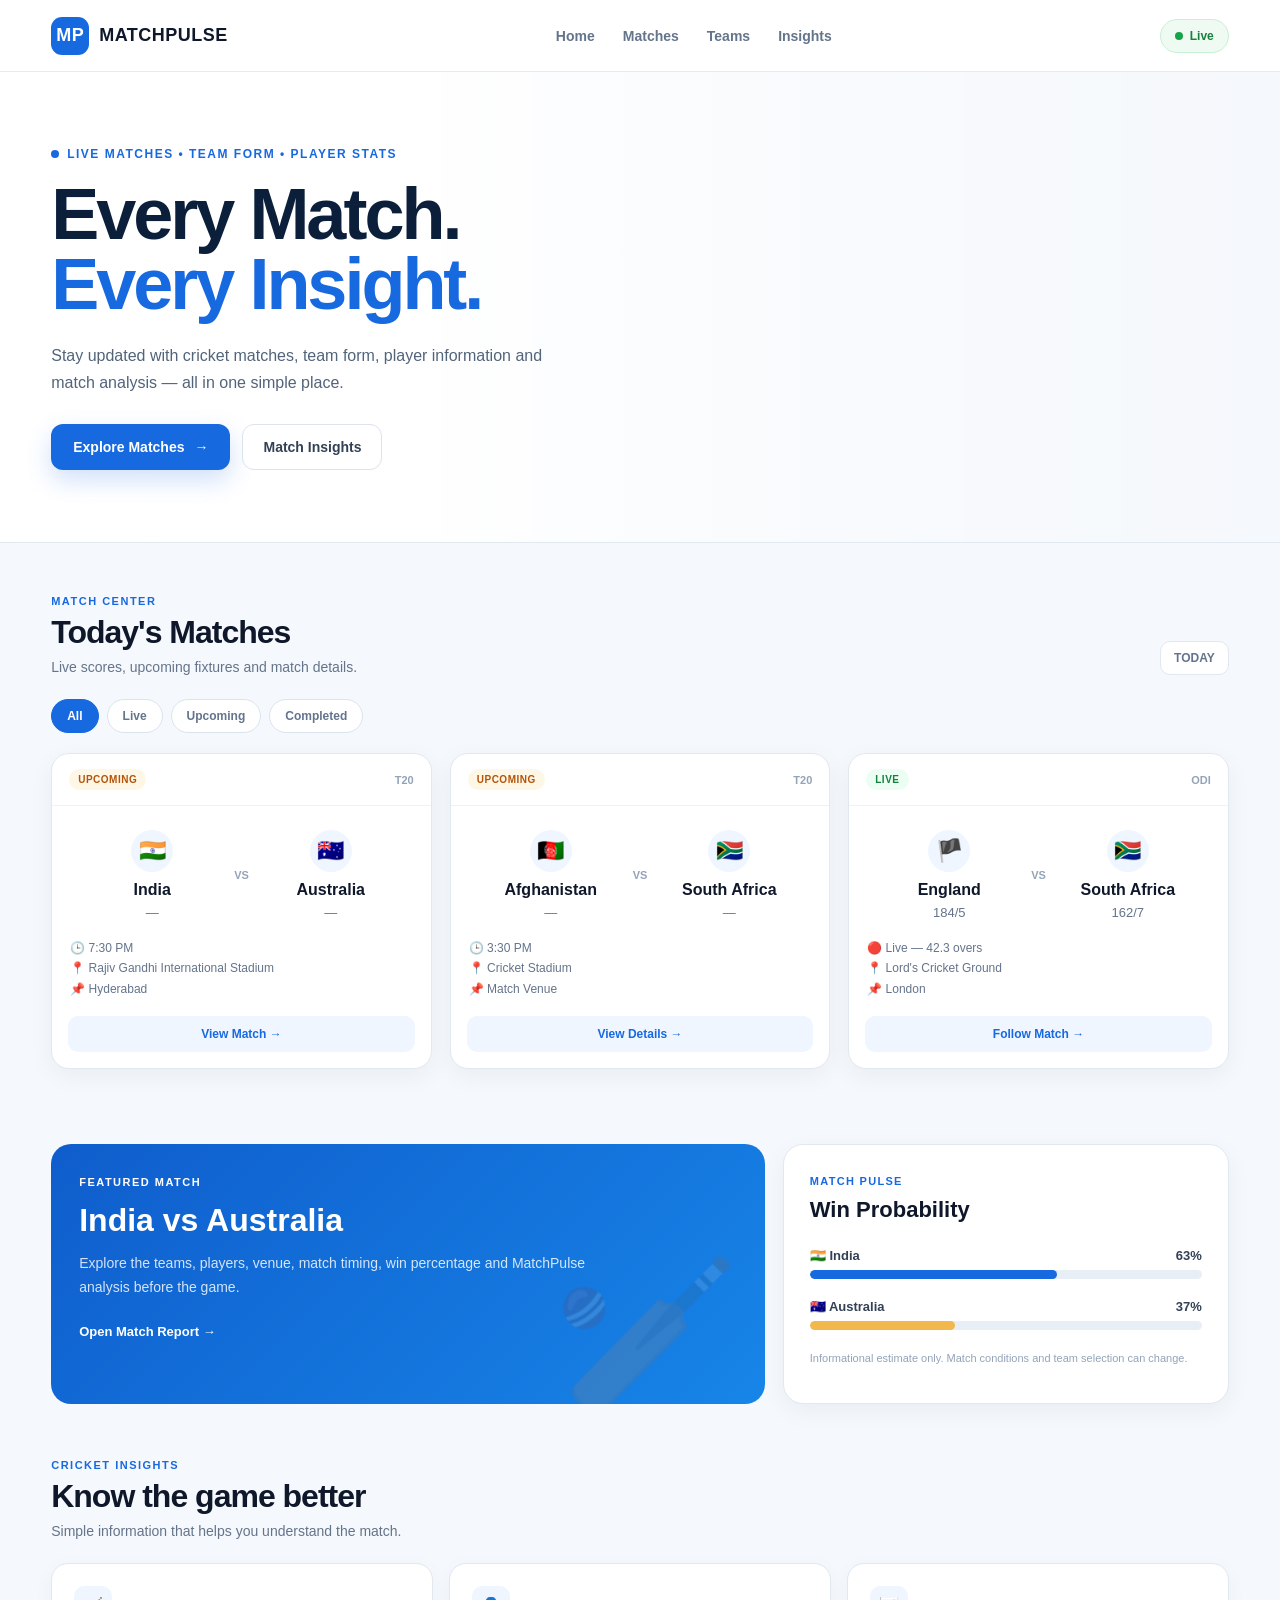
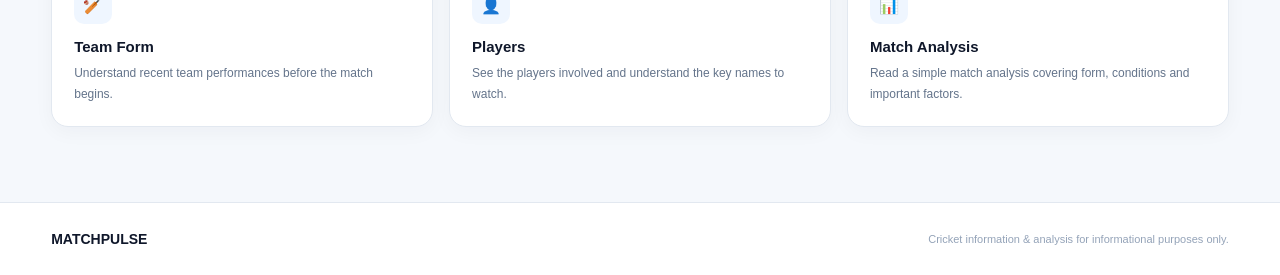
==== index.html @ c9c2cf76 "Update index.html" ====
<!DOCTYPE html>
<html lang="en">
<head>
  <meta charset="UTF-8">

  <meta
    name="viewport"
    content="width=device-width, initial-scale=1.0"
  >

  <title>MatchPulse | Cricket Matches & Insights</title>

  <meta
    name="description"
    content="MatchPulse brings cricket matches, teams, players and match insights together in one simple place."
  >

  <link rel="stylesheet" href="styles.css">

  <style>

    /* =====================================================
       MATCHPULSE CRICKET HOMEPAGE
       Light White + Blue Cricket Design
       ===================================================== */

    * {
      box-sizing: border-box;
    }

    body {
      margin: 0;
      font-family: Arial, Helvetica, sans-serif;
      background: #f5f8fc;
      color: #0f172a;
    }

    a {
      text-decoration: none;
    }

    /* ================= HEADER ================= */

    .mp-header {
      position: sticky;
      top: 0;
      z-index: 1000;

      height: 72px;

      background: rgba(255,255,255,0.96);
      border-bottom: 1px solid #e5eaf1;

      display: flex;
      align-items: center;
    }

    .mp-header-inner {
      width: min(1180px, 92%);
      margin: auto;

      display: flex;
      align-items: center;
      justify-content: space-between;
    }

    .mp-logo {
      display: flex;
      align-items: center;
      gap: 10px;

      color: #0f172a;
      font-weight: 800;
      letter-spacing: .5px;
      font-size: 18px;
    }

    .mp-logo-box {
      width: 38px;
      height: 38px;

      border-radius: 11px;

      background: #1769e0;
      color: white;

      display: grid;
      place-items: center;

      font-weight: 800;
    }

    .mp-nav {
      display: flex;
      align-items: center;
      gap: 28px;
    }

    .mp-nav a {
      color: #64748b;
      font-size: 14px;
      font-weight: 600;
    }

    .mp-nav a:hover {
      color: #1769e0;
    }

    .mp-live {
      display: flex;
      align-items: center;
      gap: 7px;

      padding: 9px 14px;

      border-radius: 999px;

      background: #effaf3;
      border: 1px solid #c8efd6;

      color: #16803c;

      font-size: 12px;
      font-weight: 700;
    }

    .mp-live-dot {
      width: 8px;
      height: 8px;
      border-radius: 50%;
      background: #16a34a;
    }


    /* ================= HERO ================= */

    .mp-hero {
      width: 100%;

      min-height: 470px;

      background:
        linear-gradient(
          90deg,
          rgba(255,255,255,0.98) 0%,
          rgba(255,255,255,0.94) 34%,
          rgba(255,255,255,0.35) 63%,
          rgba(255,255,255,0.05) 100%
        ),
        url("cricket-hero.jpg") center right / cover no-repeat;

      border-bottom: 1px solid #e2e8f0;
    }

    .mp-hero-inner {
      width: min(1180px, 92%);
      margin: auto;

      min-height: 470px;

      display: flex;
      align-items: center;
    }

    .mp-hero-content {
      max-width: 590px;
    }

    .mp-kicker {
      display: inline-flex;
      align-items: center;
      gap: 8px;

      color: #1769e0;

      font-size: 12px;
      font-weight: 800;

      letter-spacing: 1.5px;
      text-transform: uppercase;

      margin-bottom: 18px;
    }

    .mp-kicker span {
      width: 8px;
      height: 8px;
      border-radius: 50%;

      background: #1769e0;
    }

    .mp-hero h1 {
      margin: 0;

      font-size: clamp(46px, 6vw, 72px);
      line-height: .98;

      letter-spacing: -3px;

      color: #0b1f3a;
    }

    .mp-hero h1 strong {
      color: #1769e0;
    }

    .mp-hero-text {
      margin-top: 22px;

      max-width: 530px;

      color: #52647a;

      font-size: 16px;
      line-height: 1.7;
    }

    .mp-hero-buttons {
      display: flex;
      gap: 12px;

      margin-top: 28px;
    }

    .mp-primary-btn {
      display: inline-flex;
      align-items: center;
      gap: 10px;

      padding: 14px 22px;

      border-radius: 12px;

      background: #1769e0;
      color: white;

      font-size: 14px;
      font-weight: 700;

      box-shadow: 0 10px 25px rgba(23,105,224,.20);
    }

    .mp-primary-btn:hover {
      background: #1258bd;
    }

    .mp-secondary-btn {
      display: inline-flex;
      align-items: center;

      padding: 14px 20px;

      border-radius: 12px;

      background: white;
      border: 1px solid #dbe3ed;

      color: #334155;

      font-size: 14px;
      font-weight: 700;
    }


    /* ================= MATCH CENTER ================= */

    .mp-section {
      width: min(1180px, 92%);
      margin: auto;
    }

    .mp-match-section {
      padding: 52px 0 20px;
    }

    .mp-section-heading {
      display: flex;
      align-items: end;
      justify-content: space-between;

      margin-bottom: 24px;
    }

    .mp-heading-left small {
      display: block;

      margin-bottom: 7px;

      color: #1769e0;

      font-size: 11px;
      font-weight: 800;

      letter-spacing: 1.5px;
      text-transform: uppercase;
    }

    .mp-heading-left h2 {
      margin: 0;

      color: #0f172a;

      font-size: 32px;
      letter-spacing: -1px;
    }

    .mp-heading-left p {
      margin: 8px 0 0;

      color: #64748b;
      font-size: 14px;
    }

    .mp-date {
      padding: 9px 13px;

      border-radius: 10px;

      background: white;
      border: 1px solid #e2e8f0;

      color: #64748b;

      font-size: 12px;
      font-weight: 700;
    }


    /* ================= FILTERS ================= */

    .mp-filters {
      display: flex;
      gap: 8px;

      margin-bottom: 20px;
    }

    .mp-filter {
      padding: 9px 15px;

      border-radius: 999px;

      background: white;
      border: 1px solid #dbe3ed;

      color: #64748b;

      font-size: 12px;
      font-weight: 700;

      cursor: pointer;
    }

    .mp-filter.active {
      background: #1769e0;
      border-color: #1769e0;
      color: white;
    }


    /* ================= MATCH CARDS ================= */

    .mp-match-grid {
      display: grid;

      grid-template-columns:
        repeat(3, minmax(0, 1fr));

      gap: 18px;
    }

    .mp-match-card {
      background: white;

      border: 1px solid #e2e8f0;
      border-radius: 18px;

      overflow: hidden;

      box-shadow:
        0 7px 25px rgba(15,23,42,.05);

      transition: .2s ease;
    }

    .mp-match-card:hover {
      transform: translateY(-4px);

      border-color: #9cc4f8;

      box-shadow:
        0 15px 35px rgba(23,105,224,.10);
    }

    .mp-card-top {
      display: flex;
      align-items: center;
      justify-content: space-between;

      padding: 15px 17px;

      border-bottom: 1px solid #eef2f7;
    }

    .mp-status {
      padding: 5px 9px;

      border-radius: 999px;

      font-size: 10px;
      font-weight: 800;

      letter-spacing: .5px;
    }

    .mp-status.live {
      background: #ecfdf3;
      color: #15803d;
    }

    .mp-status.upcoming {
      background: #fff7e6;
      color: #b45309;
    }

    .mp-status.completed {
      background: #f1f5f9;
      color: #64748b;
    }

    .mp-format {
      color: #94a3b8;

      font-size: 11px;
      font-weight: 700;
    }

    .mp-teams {
      display: grid;

      grid-template-columns: 1fr auto 1fr;

      align-items: center;

      padding: 24px 18px 18px;
    }

    .mp-team {
      text-align: center;
    }

    .mp-team-name {
      color: #0f172a;

      font-size: 16px;
      font-weight: 800;
    }

    .mp-team-score {
      margin-top: 6px;

      color: #64748b;

      font-size: 13px;
    }

    .mp-team-flag {
      width: 42px;
      height: 42px;

      margin: 0 auto 9px;

      border-radius: 50%;

      display: grid;
      place-items: center;

      background: #eff6ff;

      font-size: 22px;
    }

    .mp-vs {
      color: #94a3b8;

      font-size: 11px;
      font-weight: 800;
    }

    .mp-card-info {
      padding: 0 18px 17px;

      color: #64748b;

      font-size: 12px;
      line-height: 1.7;
    }

    .mp-card-info div {
      display: flex;
      gap: 7px;
    }

    .mp-view-btn {
      display: block;

      margin: 0 16px 16px;

      padding: 11px;

      border-radius: 10px;

      text-align: center;

      background: #eff6ff;
      color: #1769e0;

      font-size: 12px;
      font-weight: 800;
    }

    .mp-view-btn:hover {
      background: #dbeafe;
    }


    /* ================= FEATURED AREA ================= */

    .mp-feature-section {
      padding: 55px 0;
    }

    .mp-feature-grid {
      display: grid;

      grid-template-columns: 1.6fr 1fr;

      gap: 18px;
    }

    .mp-feature-card {
      min-height: 260px;

      padding: 28px;

      border-radius: 20px;

      background:
        linear-gradient(
          135deg,
          #0f5dcc,
          #1785e8
        );

      color: white;

      position: relative;

      overflow: hidden;
    }

    .mp-feature-card::after {
      content: "🏏";

      position: absolute;

      right: 25px;
      bottom: -20px;

      font-size: 150px;

      opacity: .13;
    }

    .mp-feature-card small {
      font-size: 11px;
      font-weight: 800;

      letter-spacing: 1.5px;
    }

    .mp-feature-card h2 {
      max-width: 500px;

      margin: 13px 0;

      font-size: 32px;
      line-height: 1.1;
    }

    .mp-feature-card p {
      max-width: 510px;

      color: rgba(255,255,255,.82);

      font-size: 14px;
      line-height: 1.7;
    }

    .mp-feature-link {
      display: inline-block;

      margin-top: 10px;

      color: white;

      font-size: 13px;
      font-weight: 800;
    }


    /* ================= WIN PROBABILITY ================= */

    .mp-probability {
      padding: 26px;

      border-radius: 20px;

      background: white;

      border: 1px solid #e2e8f0;

      box-shadow: 0 7px 25px rgba(15,23,42,.05);
    }

    .mp-probability small {
      color: #1769e0;

      font-size: 11px;
      font-weight: 800;

      letter-spacing: 1.3px;
    }

    .mp-probability h3 {
      margin: 8px 0 25px;

      color: #0f172a;

      font-size: 22px;
    }

    .mp-prob-row {
      margin-bottom: 20px;
    }

    .mp-prob-title {
      display: flex;
      justify-content: space-between;

      margin-bottom: 7px;

      color: #334155;

      font-size: 13px;
      font-weight: 700;
    }

    .mp-bar {
      height: 9px;

      overflow: hidden;

      border-radius: 999px;

      background: #e8eef6;
    }

    .mp-bar-fill {
      height: 100%;

      border-radius: 999px;

      background: #1769e0;
    }

    .mp-bar-fill.australia {
      background: #f2b84b;
    }


    /* ================= INSIGHTS ================= */

    .mp-insights {
      padding-bottom: 55px;
    }

    .mp-insight-grid {
      display: grid;

      grid-template-columns:
        repeat(3, minmax(0,1fr));

      gap: 16px;
    }

    .mp-insight {
      padding: 22px;

      border-radius: 17px;

      background: white;

      border: 1px solid #e2e8f0;

      box-shadow: 0 5px 20px rgba(15,23,42,.04);
    }

    .mp-insight-icon {
      width: 38px;
      height: 38px;

      display: grid;
      place-items: center;

      border-radius: 10px;

      background: #eff6ff;

      margin-bottom: 14px;
    }

    .mp-insight h3 {
      margin: 0 0 8px;

      color: #0f172a;

      font-size: 15px;
    }

    .mp-insight p {
      margin: 0;

      color: #64748b;

      font-size: 12px;
      line-height: 1.7;
    }


    /* ================= FOOTER ================= */

    .mp-footer {
      margin-top: 20px;

      padding: 28px 0;

      background: white;

      border-top: 1px solid #e2e8f0;
    }

    .mp-footer-inner {
      width: min(1180px,92%);
      margin: auto;

      display: flex;
      justify-content: space-between;
      align-items: center;
    }

    .mp-footer-brand {
      color: #0f172a;

      font-size: 14px;
      font-weight: 800;
    }

    .mp-footer-text {
      color: #94a3b8;

      font-size: 11px;
    }


    /* ================= MOBILE ================= */

    @media (max-width: 850px) {

      .mp-nav {
        display: none;
      }

      .mp-hero {
        background:
          linear-gradient(
            90deg,
            rgba(255,255,255,.96),
            rgba(255,255,255,.72)
          ),
          url("cricket-hero.jpg") center / cover no-repeat;
      }

      .mp-hero-inner {
        min-height: 500px;
      }

      .mp-match-grid {
        grid-template-columns: 1fr;
      }

      .mp-feature-grid {
        grid-template-columns: 1fr;
      }

      .mp-insight-grid {
        grid-template-columns: 1fr;
      }

      .mp-section-heading {
        align-items: flex-start;
        gap: 15px;
        flex-direction: column;
      }

      .mp-hero h1 {
        font-size: 48px;
      }
    }

  </style>
</head>


<body>


  <!-- ================= HEADER ================= -->

  <header class="mp-header">

    <div class="mp-header-inner">

      <a href="index.html" class="mp-logo">

        <div class="mp-logo-box">
          MP
        </div>

        MATCHPULSE

      </a>


      <nav class="mp-nav">

        <a href="index.html">
          Home
        </a>

        <a href="matches.html">
          Matches
        </a>

        <a href="#featured">
          Teams
        </a>

        <a href="#insights">
          Insights
        </a>

      </nav>


      <div class="mp-live">

        <span class="mp-live-dot"></span>

        Live

      </div>

    </div>

  </header>



  <!-- ================= HERO ================= -->

  <section class="mp-hero">

    <div class="mp-hero-inner">

      <div class="mp-hero-content">

        <div class="mp-kicker">

          <span></span>

          LIVE MATCHES • TEAM FORM • PLAYER STATS

        </div>


        <h1>

          Every Match.<br>

          <strong>Every Insight.</strong>

        </h1>


        <p class="mp-hero-text">

          Stay updated with cricket matches, team form,
          player information and match analysis —
          all in one simple place.

        </p>


        <div class="mp-hero-buttons">

          <a
            href="matches.html"
            class="mp-primary-btn"
          >

            Explore Matches

            <span>→</span>

          </a>


          <a
            href="#featured"
            class="mp-secondary-btn"
          >

            Match Insights

          </a>

        </div>

      </div>

    </div>

  </section>



  <!-- ================= MATCH CENTER ================= -->

  <section class="mp-match-section">

    <div class="mp-section">


      <div class="mp-section-heading">

        <div class="mp-heading-left">

          <small>
            Match Center
          </small>

          <h2>
            Today's Matches
          </h2>

          <p>
            Live scores, upcoming fixtures and match details.
          </p>

        </div>


        <div class="mp-date">
          TODAY
        </div>

      </div>


      <div class="mp-filters">

        <button
          class="mp-filter active"
          onclick="showMatches('all')"
        >
          All
        </button>

        <button
          class="mp-filter"
          onclick="showMatches('live')"
        >
          Live
        </button>

        <button
          class="mp-filter"
          onclick="showMatches('upcoming')"
        >
          Upcoming
        </button>

        <button
          class="mp-filter"
          onclick="showMatches('completed')"
        >
          Completed
        </button>

      </div>


      <!-- MATCH CARDS -->

      <div
        class="mp-match-grid"
        id="homepage-matches"
      >


        <!-- INDIA VS AUSTRALIA -->

        <article
          class="mp-match-card"
          data-status="upcoming"
          onclick="openIndiaAustralia()"
          style="cursor:pointer;"
        >

          <div class="mp-card-top">

            <span class="mp-status upcoming">
              UPCOMING
            </span>

            <span class="mp-format">
              T20
            </span>

          </div>


          <div class="mp-teams">


            <div class="mp-team">

              <div class="mp-team-flag">
                🇮🇳
              </div>

              <div class="mp-team-name">
                India
              </div>

              <div class="mp-team-score">
                —
              </div>

            </div>


            <div class="mp-vs">
              VS
            </div>


            <div class="mp-team">

              <div class="mp-team-flag">
                🇦🇺
              </div>

              <div class="mp-team-name">
                Australia
              </div>

              <div class="mp-team-score">
                —
              </div>

            </div>


          </div>


          <div class="mp-card-info">

            <div>
              🕒 7:30 PM
            </div>

            <div>
              📍 Rajiv Gandhi International Stadium
            </div>

            <div>
              📌 Hyderabad
            </div>

          </div>


          <div class="mp-view-btn">
            View Match →
          </div>

        </article>



        <!-- SECOND SAMPLE MATCH -->

        <article
          class="mp-match-card"
          data-status="upcoming"
        >

          <div class="mp-card-top">

            <span class="mp-status upcoming">
              UPCOMING
            </span>

            <span class="mp-format">
              T20
            </span>

          </div>


          <div class="mp-teams">


            <div class="mp-team">

              <div class="mp-team-flag">
                🇦🇫
              </div>

              <div class="mp-team-name">
                Afghanistan
              </div>

              <div class="mp-team-score">
                —
              </div>

            </div>


            <div class="mp-vs">
              VS
            </div>


            <div class="mp-team">

              <div class="mp-team-flag">
                🇿🇦
              </div>

              <div class="mp-team-name">
                South Africa
              </div>

              <div class="mp-team-score">
                —
              </div>

            </div>


          </div>


          <div class="mp-card-info">

            <div>
              🕒 3:30 PM
            </div>

            <div>
              📍 Cricket Stadium
            </div>

            <div>
              📌 Match Venue
            </div>

          </div>


          <div class="mp-view-btn">
            View Details →
          </div>

        </article>



        <!-- THIRD SAMPLE MATCH -->

        <article
          class="mp-match-card"
          data-status="live"
        >

          <div class="mp-card-top">

            <span class="mp-status live">
              LIVE
            </span>

            <span class="mp-format">
              ODI
            </span>

          </div>


          <div class="mp-teams">


            <div class="mp-team">

              <div class="mp-team-flag">
                🏴
              </div>

              <div class="mp-team-name">
                England
              </div>

              <div class="mp-team-score">
                184/5
              </div>

            </div>


            <div class="mp-vs">
              VS
            </div>


            <div class="mp-team">

              <div class="mp-team-flag">
                🇿🇦
              </div>

              <div class="mp-team-name">
                South Africa
              </div>

              <div class="mp-team-score">
                162/7
              </div>

            </div>


          </div>


          <div class="mp-card-info">

            <div>
              🔴 Live — 42.3 overs
            </div>

            <div>
              📍 Lord's Cricket Ground
            </div>

            <div>
              📌 London
            </div>

          </div>


          <div class="mp-view-btn">
            Follow Match →
          </div>

        </article>


      </div>

    </div>

  </section>



  <!-- ================= FEATURED ================= -->

  <section
    class="mp-feature-section"
    id="featured"
  >

    <div class="mp-section">

      <div class="mp-feature-grid">


        <div class="mp-feature-card">

          <small>
            FEATURED MATCH
          </small>

          <h2>
            India vs Australia
          </h2>

          <p>

            Explore the teams, players, venue,
            match timing, win percentage and
            MatchPulse analysis before the game.

          </p>

          <a
            href="match-detail.html?id=india-australia"
            class="mp-feature-link"
          >
            Open Match Report →
          </a>

        </div>



        <div class="mp-probability">

          <small>
            MATCH PULSE
          </small>

          <h3>
            Win Probability
          </h3>


          <div class="mp-prob-row">

            <div class="mp-prob-title">

              <span>
                🇮🇳 India
              </span>

              <strong>
                63%
              </strong>

            </div>

            <div class="mp-bar">

              <div
                class="mp-bar-fill"
                style="width:63%"
              ></div>

            </div>

          </div>


          <div class="mp-prob-row">

            <div class="mp-prob-title">

              <span>
                🇦🇺 Australia
              </span>

              <strong>
                37%
              </strong>

            </div>

            <div class="mp-bar">

              <div
                class="mp-bar-fill australia"
                style="width:37%"
              ></div>

            </div>

          </div>


          <p
            style="
              margin:0;
              color:#94a3b8;
              font-size:11px;
              line-height:1.6;
            "
          >
            Informational estimate only. Match
            conditions and team selection can change.
          </p>

        </div>


      </div>

    </div>

  </section>



  <!-- ================= INSIGHTS ================= -->

  <section
    class="mp-insights"
    id="insights"
  >

    <div class="mp-section">


      <div class="mp-section-heading">

        <div class="mp-heading-left">

          <small>
            Cricket Insights
          </small>

          <h2>
            Know the game better
          </h2>

          <p>
            Simple information that helps you understand the match.
          </p>

        </div>

      </div>


      <div class="mp-insight-grid">


        <div class="mp-insight">

          <div class="mp-insight-icon">
            🏏
          </div>

          <h3>
            Team Form
          </h3>

          <p>
            Understand recent team performances
            before the match begins.
          </p>

        </div>


        <div class="mp-insight">

          <div class="mp-insight-icon">
            👤
          </div>

          <h3>
            Players
          </h3>

          <p>
            See the players involved and understand
            the key names to watch.
          </p>

        </div>


        <div class="mp-insight">

          <div class="mp-insight-icon">
            📊
          </div>

          <h3>
            Match Analysis
          </h3>

          <p>
            Read a simple match analysis covering
            form, conditions and important factors.
          </p>

        </div>


      </div>

    </div>

  </section>



  <!-- ================= FOOTER ================= -->

  <footer class="mp-footer">

    <div class="mp-footer-inner">

      <div class="mp-footer-brand">
        MATCHPULSE
      </div>

      <div class="mp-footer-text">

        Cricket information & analysis for
        informational purposes only.

      </div>

    </div>

  </footer>



  <!-- ================= JAVASCRIPT ================= -->

  <script>

    function openIndiaAustralia() {

      window.location.href =
        "match-detail.html?id=india-australia";

    }


    function showMatches(status) {

      const cards =
        document.querySelectorAll(
          ".mp-match-card"
        );

      const buttons =
        document.querySelectorAll(
          ".mp-filter"
        );


      buttons.forEach(button => {

        button.classList.remove("active");

      });


      event.target.classList.add("active");


      cards.forEach(card => {

        if (status === "all") {

          card.style.display = "block";

          return;

        }


        if (
          card.dataset.status === status
        ) {

          card.style.display = "block";

        } else {

          card.style.display = "none";

        }

      });

    }

  </script>


</body>
</html>
---- styles.css ----
:root{
  --bg:#070816;
  --surface:#0e1022;
  --surface2:#14172b;
  --line:rgba(255,255,255,.09);
  --text:#f7f7ff;
  --muted:#a9aec5;
  --purple:#8b5cf6;
  --violet:#b56cff;
  --cyan:#24d6ff;
  --mint:#52f2c0;
  --pink:#ff4fd8;
  --gold:#ffd86b;
  --shadow:0 26px 70px rgba(0,0,0,.38);
}
*{box-sizing:border-box}
html{scroll-behavior:smooth}
body{margin:0;min-height:100vh;color:var(--text);font-family:Inter,system-ui,-apple-system,Segoe UI,Roboto,sans-serif;background:
 radial-gradient(circle at 15% 0%,rgba(139,92,246,.18),transparent 32%),
 radial-gradient(circle at 95% 15%,rgba(36,214,255,.11),transparent 28%),
 linear-gradient(180deg,#070816 0%,#0a0b19 45%,#080916 100%);overflow-x:hidden}
body:before{content:"";position:fixed;inset:0;pointer-events:none;background-image:linear-gradient(rgba(255,255,255,.022) 1px,transparent 1px),linear-gradient(90deg,rgba(255,255,255,.022) 1px,transparent 1px);background-size:34px 34px;mask-image:linear-gradient(to bottom,rgba(0,0,0,.6),transparent 80%)}
a{text-decoration:none;color:inherit}
.bg-orb{position:fixed;border-radius:50%;filter:blur(70px);opacity:.24;pointer-events:none;z-index:-1}.orb-one{width:260px;height:260px;background:var(--purple);top:13%;left:-100px}.orb-two{width:260px;height:260px;background:var(--cyan);right:-120px;top:52%}
.topbar{height:76px;display:flex;align-items:center;justify-content:space-between;padding:0 6%;position:sticky;top:0;z-index:20;border-bottom:1px solid var(--line);background:rgba(7,8,22,.78);backdrop-filter:blur(18px)}
.brand-wrap{display:flex;align-items:center;gap:11px}.brand-mark{width:38px;height:38px;display:grid;place-items:center;border-radius:12px;font:700 13px 'Space Grotesk',sans-serif;background:linear-gradient(135deg,var(--purple),var(--pink));box-shadow:0 0 28px rgba(139,92,246,.35)}.brand{font:800 19px 'Space Grotesk',sans-serif;letter-spacing:1.2px}.brand span,.footer-brand span{color:var(--cyan)}
.nav-links{display:flex;gap:26px;color:#969bb2;font-size:13px}.nav-links a:hover{color:white}.live-pill{font-size:10px;letter-spacing:1.3px;font-weight:800;color:#c9fff0;border:1px solid rgba(82,242,192,.2);background:rgba(82,242,192,.07);padding:9px 12px;border-radius:999px}.live-pill span{display:inline-block;width:6px;height:6px;border-radius:50%;background:var(--mint);margin-right:6px;box-shadow:0 0 10px var(--mint)}
.container{width:min(1160px,92%);margin:auto;padding:52px 0 80px}.hero{display:grid;grid-template-columns:1.35fr .65fr;gap:34px;align-items:center;padding:16px 0 60px}.eyebrow{font-size:11px;letter-spacing:2.2px;font-weight:800;color:#8f95ae;margin:0 0 12px}.eyebrow .dot{width:7px;height:7px;display:inline-block;border-radius:50%;background:var(--cyan);box-shadow:0 0 13px var(--cyan);margin-right:7px}.hero h1{font:700 clamp(42px,6vw,74px)/.98 'Space Grotesk',sans-serif;letter-spacing:-2.6px;margin:0;max-width:800px}.hero h1 span{background:linear-gradient(90deg,var(--cyan),var(--violet),var(--pink));-webkit-background-clip:text;background-clip:text;color:transparent}.sub{max-width:700px;color:var(--muted);font-size:15px;line-height:1.75;margin:22px 0 26px}.hero-actions{display:flex;align-items:center;gap:14px;flex-wrap:wrap}.hero-btn{padding:14px 18px;border-radius:14px;font-weight:800;font-size:13px;background:linear-gradient(135deg,var(--purple),#7047ea);box-shadow:0 12px 28px rgba(139,92,246,.24);transition:.2s}.hero-btn:hover{transform:translateY(-2px);box-shadow:0 18px 34px rgba(139,92,246,.32)}.hero-btn span{margin-left:10px}.trust-chip{font-size:11px;color:#aeb5cd;border:1px solid var(--line);padding:12px 14px;border-radius:14px;background:rgba(255,255,255,.025)}.trust-chip b{color:var(--mint)}
.hero-panel{padding:24px;border-radius:28px;border:1px solid var(--line);background:linear-gradient(160deg,rgba(255,255,255,.065),rgba(255,255,255,.02));box-shadow:var(--shadow);position:relative;overflow:hidden}.hero-panel:before{content:"";position:absolute;width:180px;height:180px;border-radius:50%;background:var(--violet);filter:blur(70px);right:-70px;top:-80px;opacity:.22}.panel-top{display:flex;justify-content:space-between;font-size:10px;letter-spacing:1.5px;color:#8e94aa;font-weight:800}.live-mini{color:var(--mint)}.score-ring{width:150px;height:150px;border-radius:50%;margin:22px auto 12px;display:flex;align-items:center;justify-content:center;position:relative;background:conic-gradient(var(--cyan) 0 68%,rgba(255,255,255,.07) 68% 100%);box-shadow:0 0 34px rgba(36,214,255,.12)}.score-ring:after{content:"";position:absolute;inset:11px;border-radius:50%;background:#0c0e1d}.score-ring strong,.score-ring span{position:relative;z-index:2}.score-ring strong{font:700 42px 'Space Grotesk',sans-serif}.score-ring span{color:#777d97;margin-top:20px;font-size:11px}.panel-caption{text-align:center;color:#8f95a9;font-size:11px}.mini-bars{display:grid;gap:10px;margin-top:22px}.mini-bars div{display:grid;grid-template-columns:74px 1fr 24px;align-items:center;gap:10px;font-size:10px;color:#a1a6bc}.mini-bars i{height:6px;border-radius:99px;background:rgba(255,255,255,.06);overflow:hidden}.mini-bars em{display:block;height:100%;border-radius:inherit;background:linear-gradient(90deg,var(--purple),var(--cyan))}.mini-bars b{font-size:10px;color:#e9ebf6;text-align:right}
.section-head{display:flex;align-items:end;justify-content:space-between;gap:20px;margin:15px 0 20px}.section-head h2,.how h2{font:700 30px 'Space Grotesk',sans-serif;letter-spacing:-.8px;margin:0}.date-chip{font-size:10px;font-weight:800;letter-spacing:1.1px;color:#afb4c8;padding:10px 12px;border:1px solid var(--line);border-radius:999px;background:rgba(255,255,255,.025)}
.matches-grid{display:grid;grid-template-columns:repeat(3,1fr);gap:18px}.match-card{position:relative;overflow:hidden;border-radius:24px;padding:20px;background:linear-gradient(165deg,rgba(23,25,48,.98),rgba(12,13,28,.98));border:1px solid var(--line);box-shadow:0 18px 48px rgba(0,0,0,.24);transition:.25s}.match-card:hover{transform:translateY(-5px);border-color:rgba(139,92,246,.35);box-shadow:0 26px 58px rgba(0,0,0,.34),0 0 30px rgba(139,92,246,.08)}.match-card:before{content:"";position:absolute;width:120px;height:120px;border-radius:50%;background:var(--cyan);filter:blur(60px);opacity:.06;right:-20px;bottom:-30px}.card-head{display:flex;align-items:center;justify-content:space-between}.league{font-size:9px;color:#7f859d;text-transform:uppercase;letter-spacing:1.4px;font-weight:800}.status{font-size:9px;color:#c9fff0;padding:6px 8px;border-radius:999px;background:rgba(82,242,192,.07);border:1px solid rgba(82,242,192,.15)}.teams{display:grid;grid-template-columns:1fr auto 1fr;align-items:center;gap:12px;margin:21px 0 16px}.team-side{text-align:center}.team-badge{width:52px;height:52px;border-radius:16px;margin:0 auto 8px;display:grid;place-items:center;font:800 13px 'Space Grotesk',sans-serif;color:white;background:linear-gradient(145deg,#282c4d,#15182f);border:1px solid rgba(255,255,255,.09);box-shadow:inset 0 1px 0 rgba(255,255,255,.08)}.team-name{font-size:15px;font-weight:800}.vs{font:700 11px 'Space Grotesk',sans-serif;color:#666c83}.meta{display:flex;flex-wrap:wrap;gap:7px}.pill{font-size:10px;color:#a9aec0;padding:7px 9px;border-radius:999px;background:rgba(255,255,255,.035);border:1px solid var(--line)}.locked{margin-top:16px;padding:14px;border-radius:16px;border:1px solid rgba(255,255,255,.07);background:rgba(255,255,255,.025)}.locked-top{display:flex;gap:9px;align-items:center}.lock-icon{width:28px;height:28px;display:grid;place-items:center;border-radius:9px;background:rgba(181,108,255,.1);color:#d9b8ff}.locked h3{font-size:12px;margin:0}.locked p{font-size:10px;color:#83889d;line-height:1.55;margin:8px 0 0}.actions{display:grid;grid-template-columns:1fr 1fr;gap:9px;margin-top:12px}.btn{border:0;cursor:pointer;padding:12px 10px;border-radius:13px;font:800 11px Inter,sans-serif;transition:.18s}.btn-pay{color:white;background:linear-gradient(135deg,var(--purple),#7548eb);box-shadow:0 8px 20px rgba(139,92,246,.18)}.btn-ad{color:#dffcff;background:linear-gradient(135deg,#123948,#10263a);border:1px solid rgba(36,214,255,.18)}.btn:hover{transform:translateY(-2px);filter:brightness(1.06)}
.how{margin-top:78px;padding:28px;border-radius:26px;border:1px solid var(--line);background:linear-gradient(145deg,rgba(255,255,255,.045),rgba(255,255,255,.018))}.how-title{margin-bottom:22px}.steps{display:grid;grid-template-columns:repeat(3,1fr);gap:14px}.step{display:flex;gap:14px;padding:17px;border-radius:17px;background:rgba(255,255,255,.025);border:1px solid rgba(255,255,255,.06)}.step>span{font:700 12px 'Space Grotesk',sans-serif;color:var(--cyan)}.step h3{margin:0 0 6px;font-size:13px}.step p{margin:0;color:#858ba0;font-size:11px;line-height:1.55}
.disclaimer{display:flex;gap:12px;align-items:flex-start;margin-top:18px;padding:16px 18px;border-radius:18px;border:1px solid rgba(255,216,107,.13);background:rgba(255,216,107,.04)}.shield{width:26px;height:26px;display:grid;place-items:center;border-radius:9px;background:rgba(255,216,107,.1);color:var(--gold);font-weight:900}.disclaimer strong{font-size:12px}.disclaimer p{margin:5px 0 0;color:#858a9e;font-size:10px;line-height:1.55}
footer{border-top:1px solid var(--line);padding:24px 6%;display:flex;justify-content:space-between;gap:14px;color:#6f748a;font-size:10px}.footer-brand{font:800 13px 'Space Grotesk',sans-serif}
.modal{position:fixed;inset:0;z-index:60;display:flex;align-items:center;justify-content:center;padding:18px;background:rgba(2,3,12,.78);backdrop-filter:blur(12px)}.modal.hidden{display:none}.modal-card{width:min(790px,100%);max-height:90vh;overflow:auto;padding:26px;border-radius:26px;border:1px solid rgba(255,255,255,.1);background:linear-gradient(155deg,#111329,#090a18);box-shadow:0 36px 100px rgba(0,0,0,.55);position:relative}.close{position:absolute;right:16px;top:13px;background:transparent;border:0;color:#777d96;font-size:30px;cursor:pointer}.modal-title{font:700 28px 'Space Grotesk',sans-serif;margin:0 45px 5px;letter-spacing:-.5px}.modal-sub{text-align:center;color:#8c92a7;font-size:11px}.pay-box{margin-top:20px;padding:20px;border-radius:18px;border:1px solid var(--line);background:rgba(255,255,255,.03)}.price{text-align:center;font:800 38px 'Space Grotesk',sans-serif;margin:3px 0 5px;background:linear-gradient(90deg,var(--mint),var(--cyan));-webkit-background-clip:text;background-clip:text;color:transparent}.small{font-size:10px;line-height:1.65;color:#868ca1}.progress{height:8px;border-radius:99px;background:#17192b;overflow:hidden;margin:15px 0}.progress span{display:block;height:100%;width:0;border-radius:inherit;background:linear-gradient(90deg,var(--purple),var(--cyan));transition:.3s}.report{display:grid;gap:11px;margin-top:20px}.section{padding:16px;border-radius:17px;border:1px solid rgba(255,255,255,.07);background:rgba(255,255,255,.025)}.section h3{font-size:12px;margin:0 0 7px}.section p{font-size:11px;color:#b0b5c7;line-height:1.75;margin:0}
@media(max-width:900px){.hero{grid-template-columns:1fr}.hero-panel{max-width:520px}.matches-grid{grid-template-columns:1fr 1fr}.steps{grid-template-columns:1fr}}
@media(max-width:620px){.topbar{padding:0 4%}.nav-links{display:none}.live-pill{display:none}.container{width:min(92%,520px);padding-top:34px}.hero{padding-bottom:40px}.hero h1{font-size:42px;letter-spacing:-1.8px}.section-head{align-items:flex-start;flex-direction:column}.matches-grid{grid-template-columns:1fr}.actions{grid-template-columns:1fr 1fr}.how{padding:20px}.footer-brand{display:none}footer{flex-direction:column}}
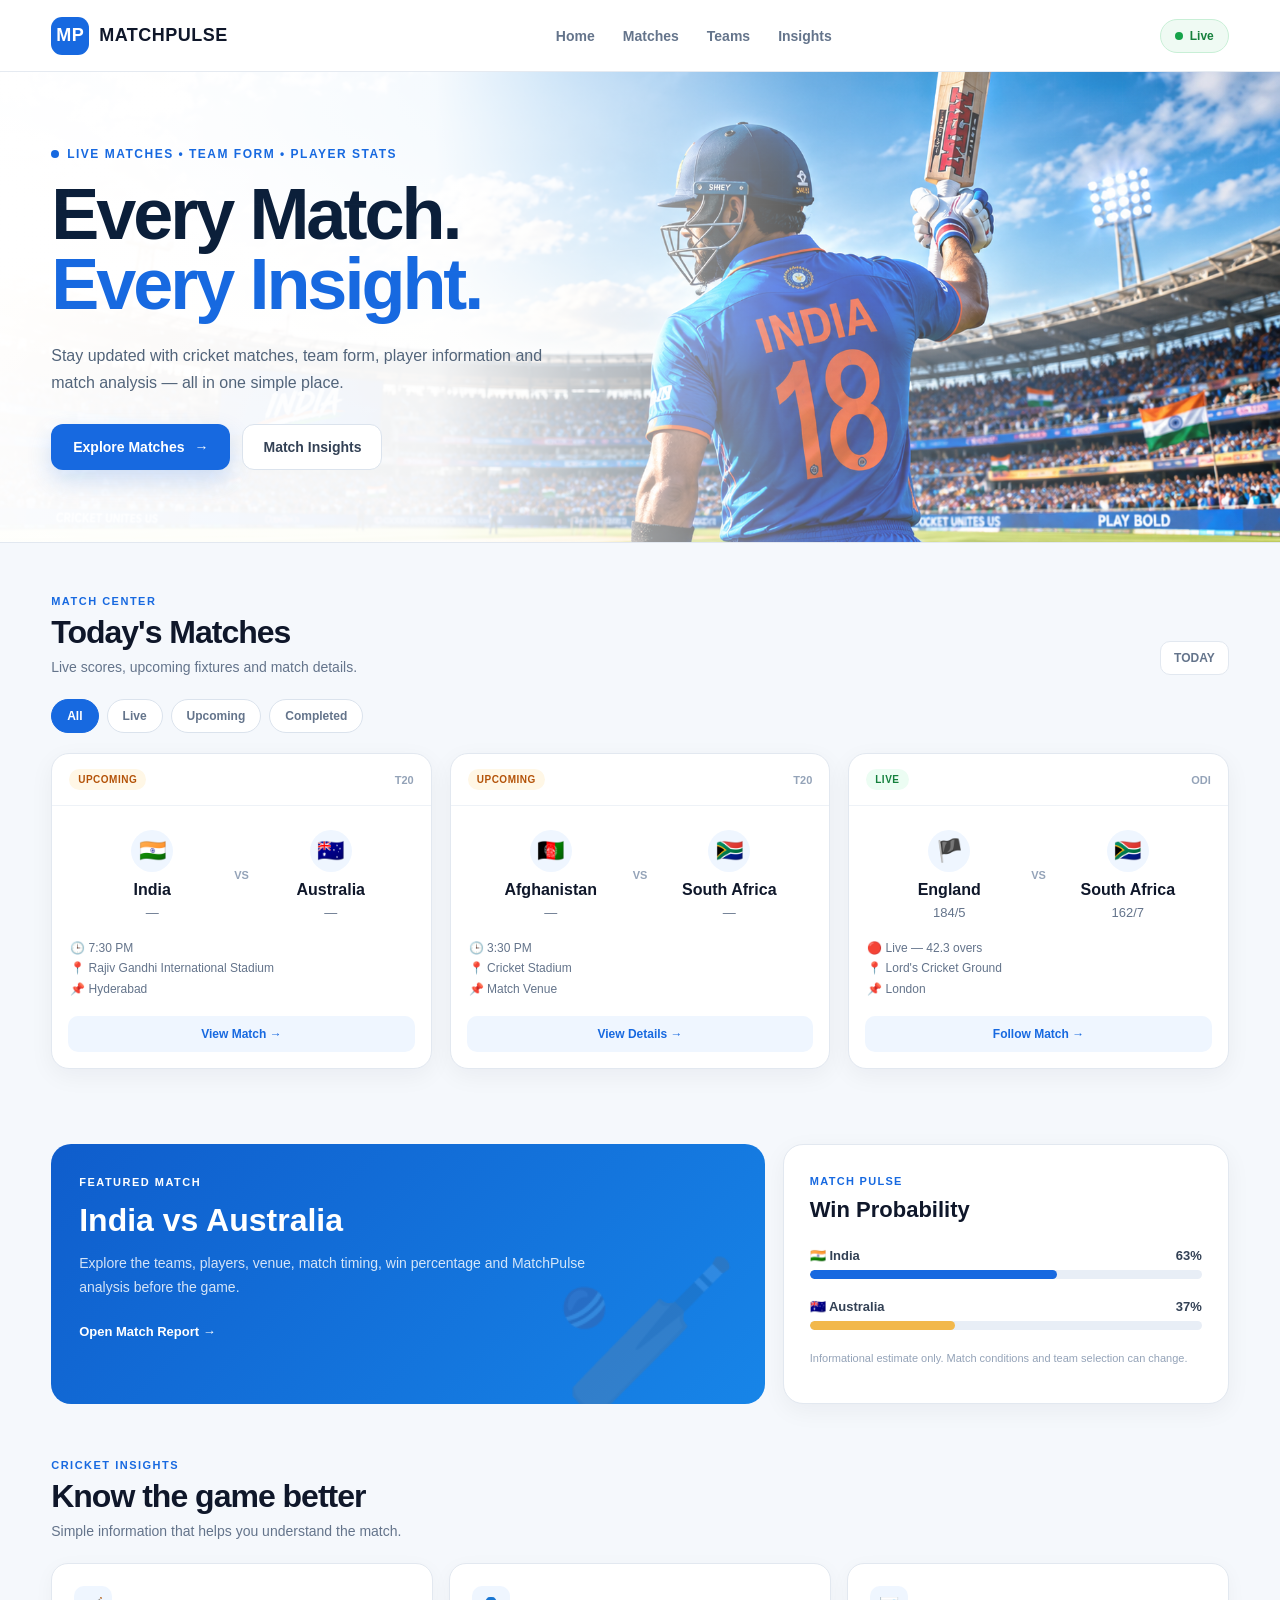
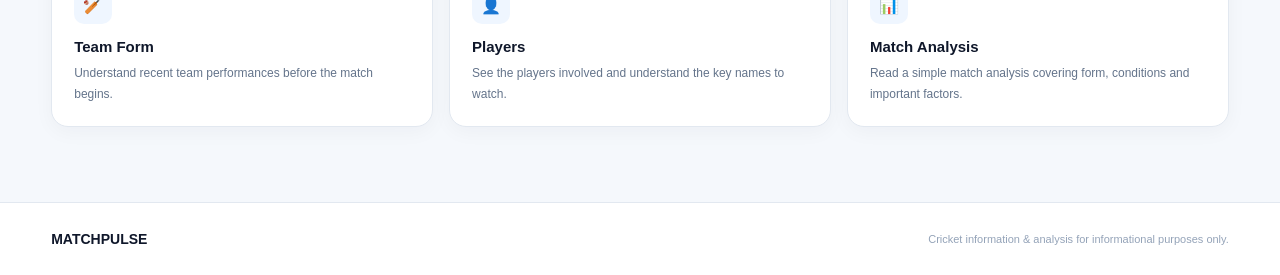
==== commit 8f2006ff: "Update index.html" ====
--- a/index.html
+++ b/index.html
@@ -147,7 +147,7 @@
           rgba(255,255,255,0.35) 63%,
           rgba(255,255,255,0.05) 100%
         ),
-        url("cricket-hero.jpg") center right / cover no-repeat;
+        url("cricket-hero.jpg.png") center right / cover no-repeat;
 
       border-bottom: 1px solid #e2e8f0;
     }
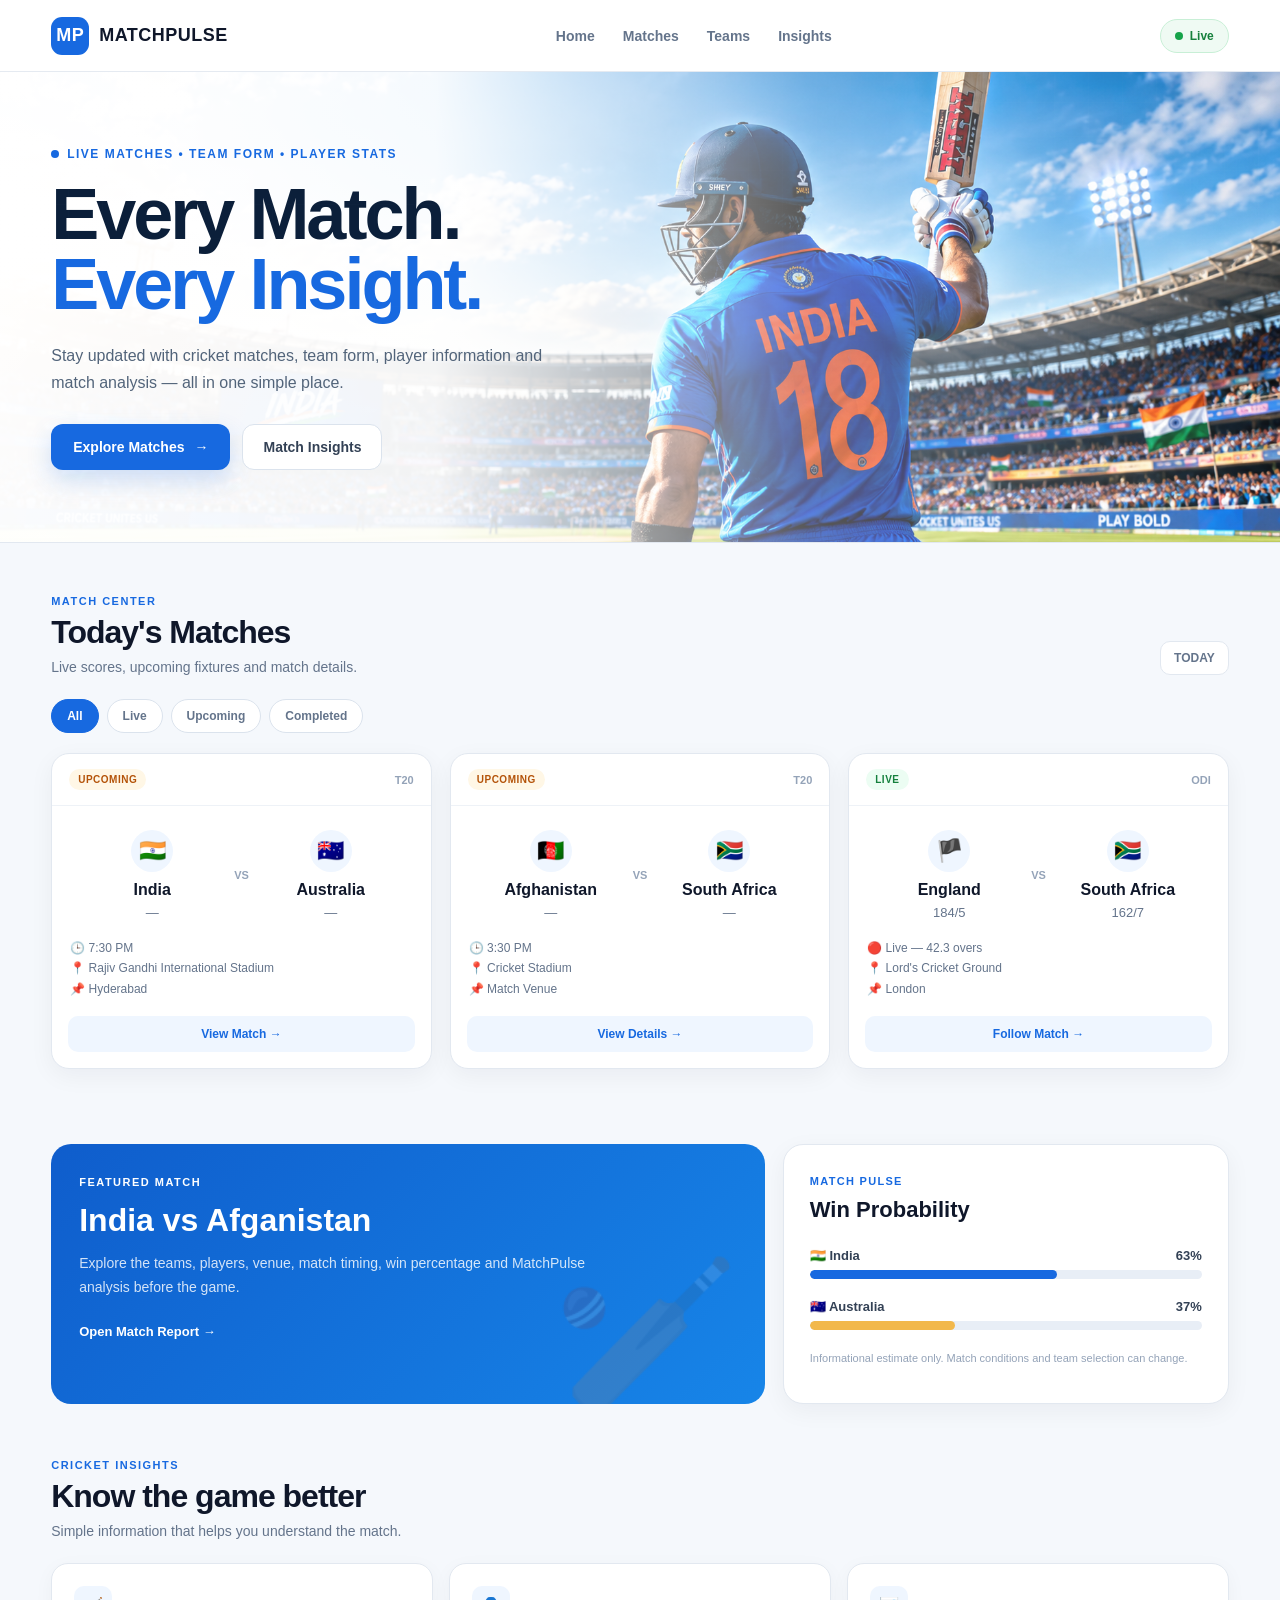
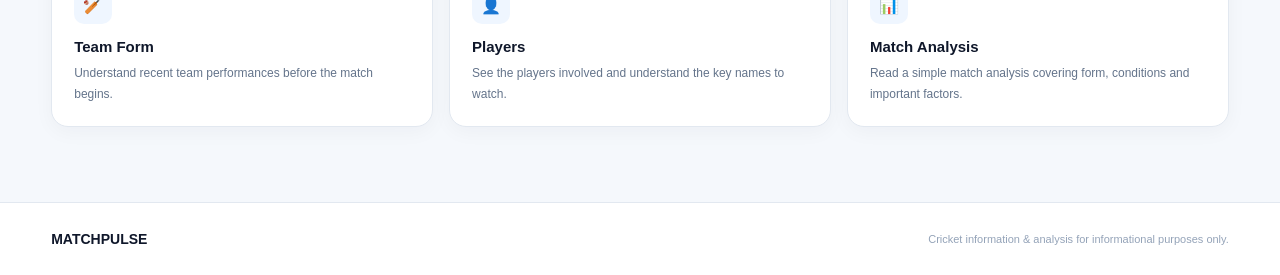
==== commit 561c1dc9: "Update index.html" ====
--- a/index.html
+++ b/index.html
@@ -1318,7 +1318,7 @@
           </small>
 
           <h2>
-            India vs Australia
+            India vs Afganistan
           </h2>
 
           <p>
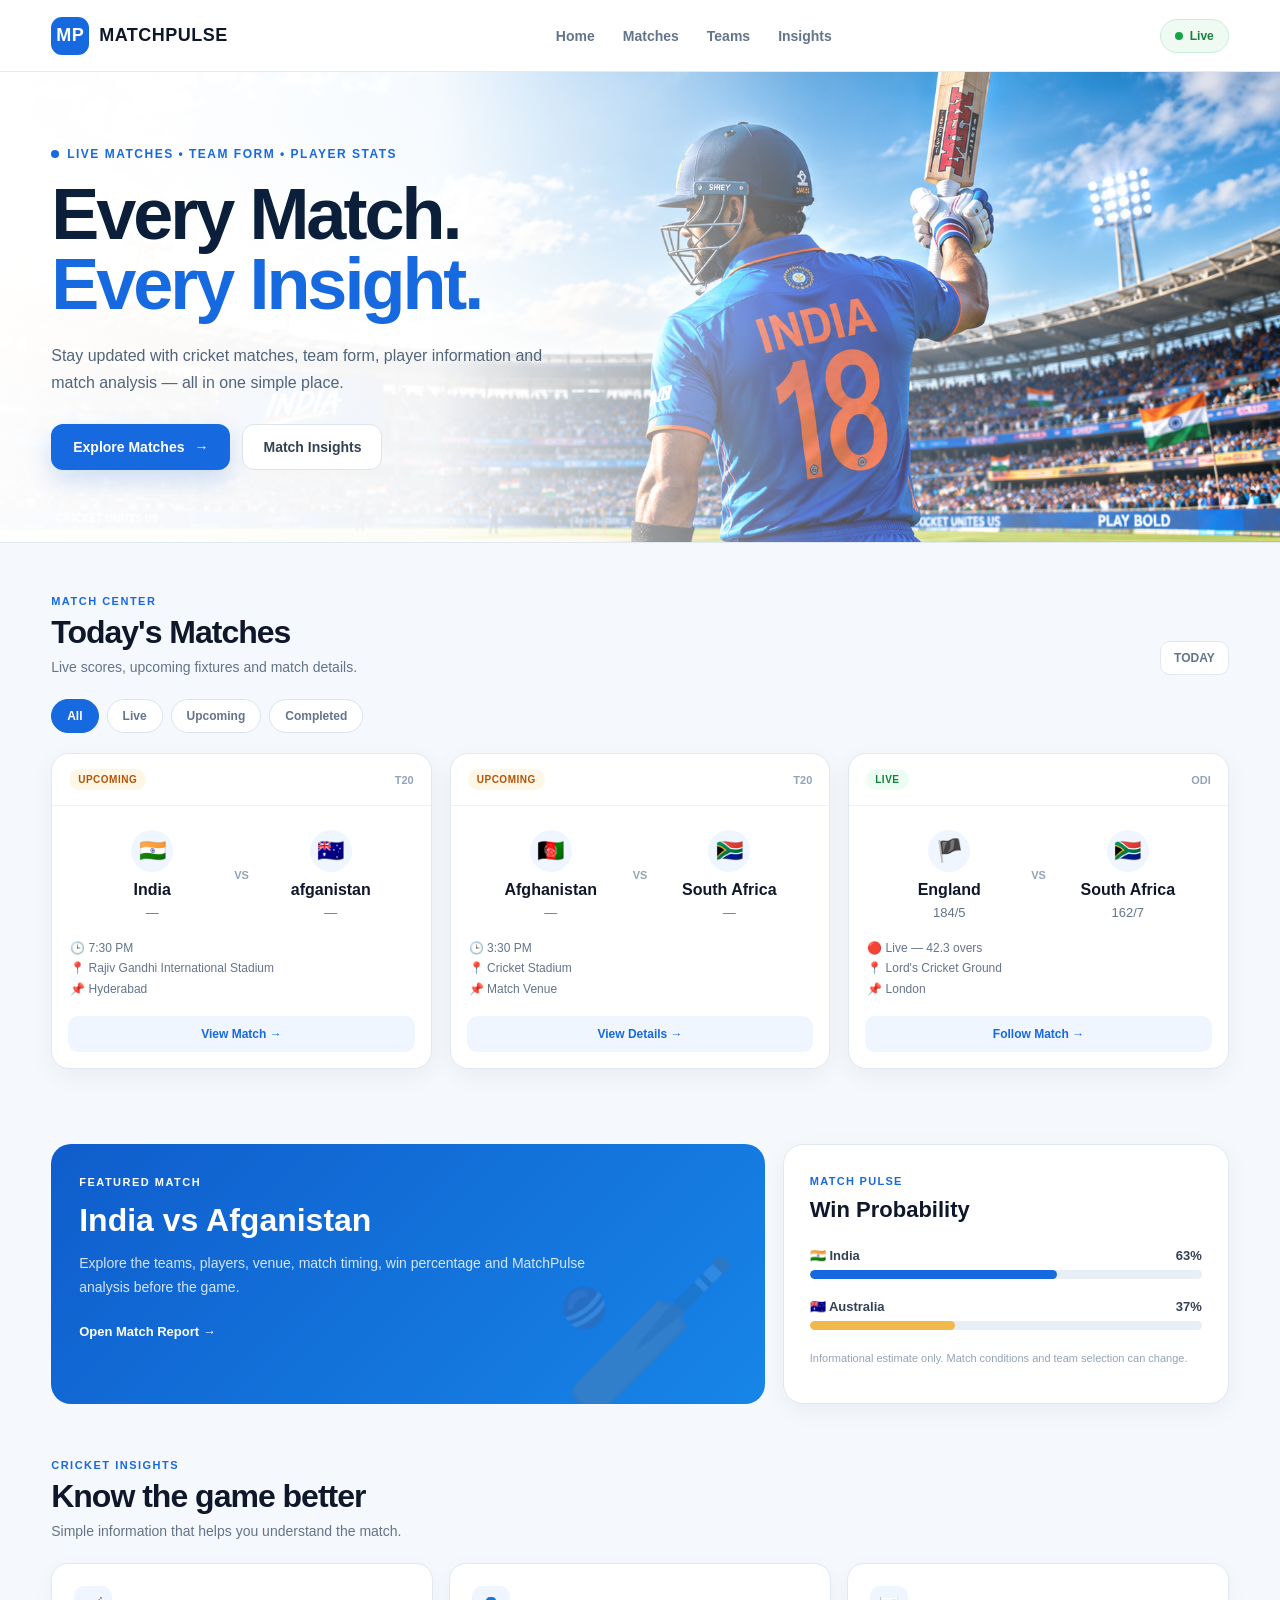
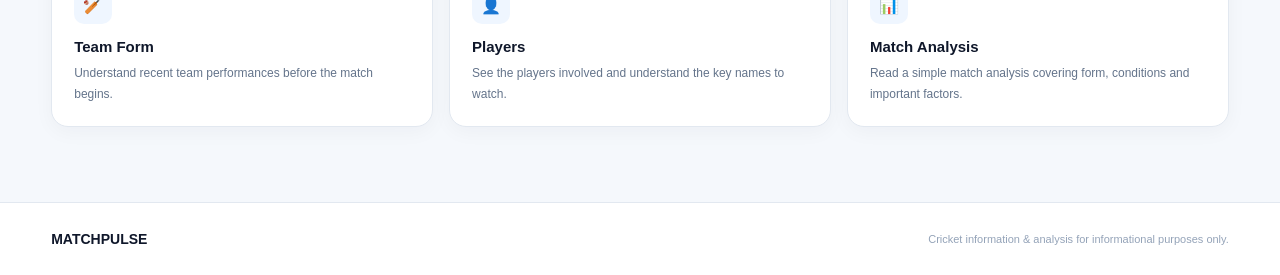
==== commit aa662577: "Update index.html" ====
--- a/index.html
+++ b/index.html
@@ -1020,7 +1020,7 @@
       >
 
 
-        <!-- INDIA VS AUSTRALIA -->
+        <!-- INDIA VS Afganistan-->
 
         <article
           class="mp-match-card"
@@ -1074,7 +1074,8 @@
               </div>
 
               <div class="mp-team-name">
-                Australia
+                afganistan
+                
               </div>
 
               <div class="mp-team-score">
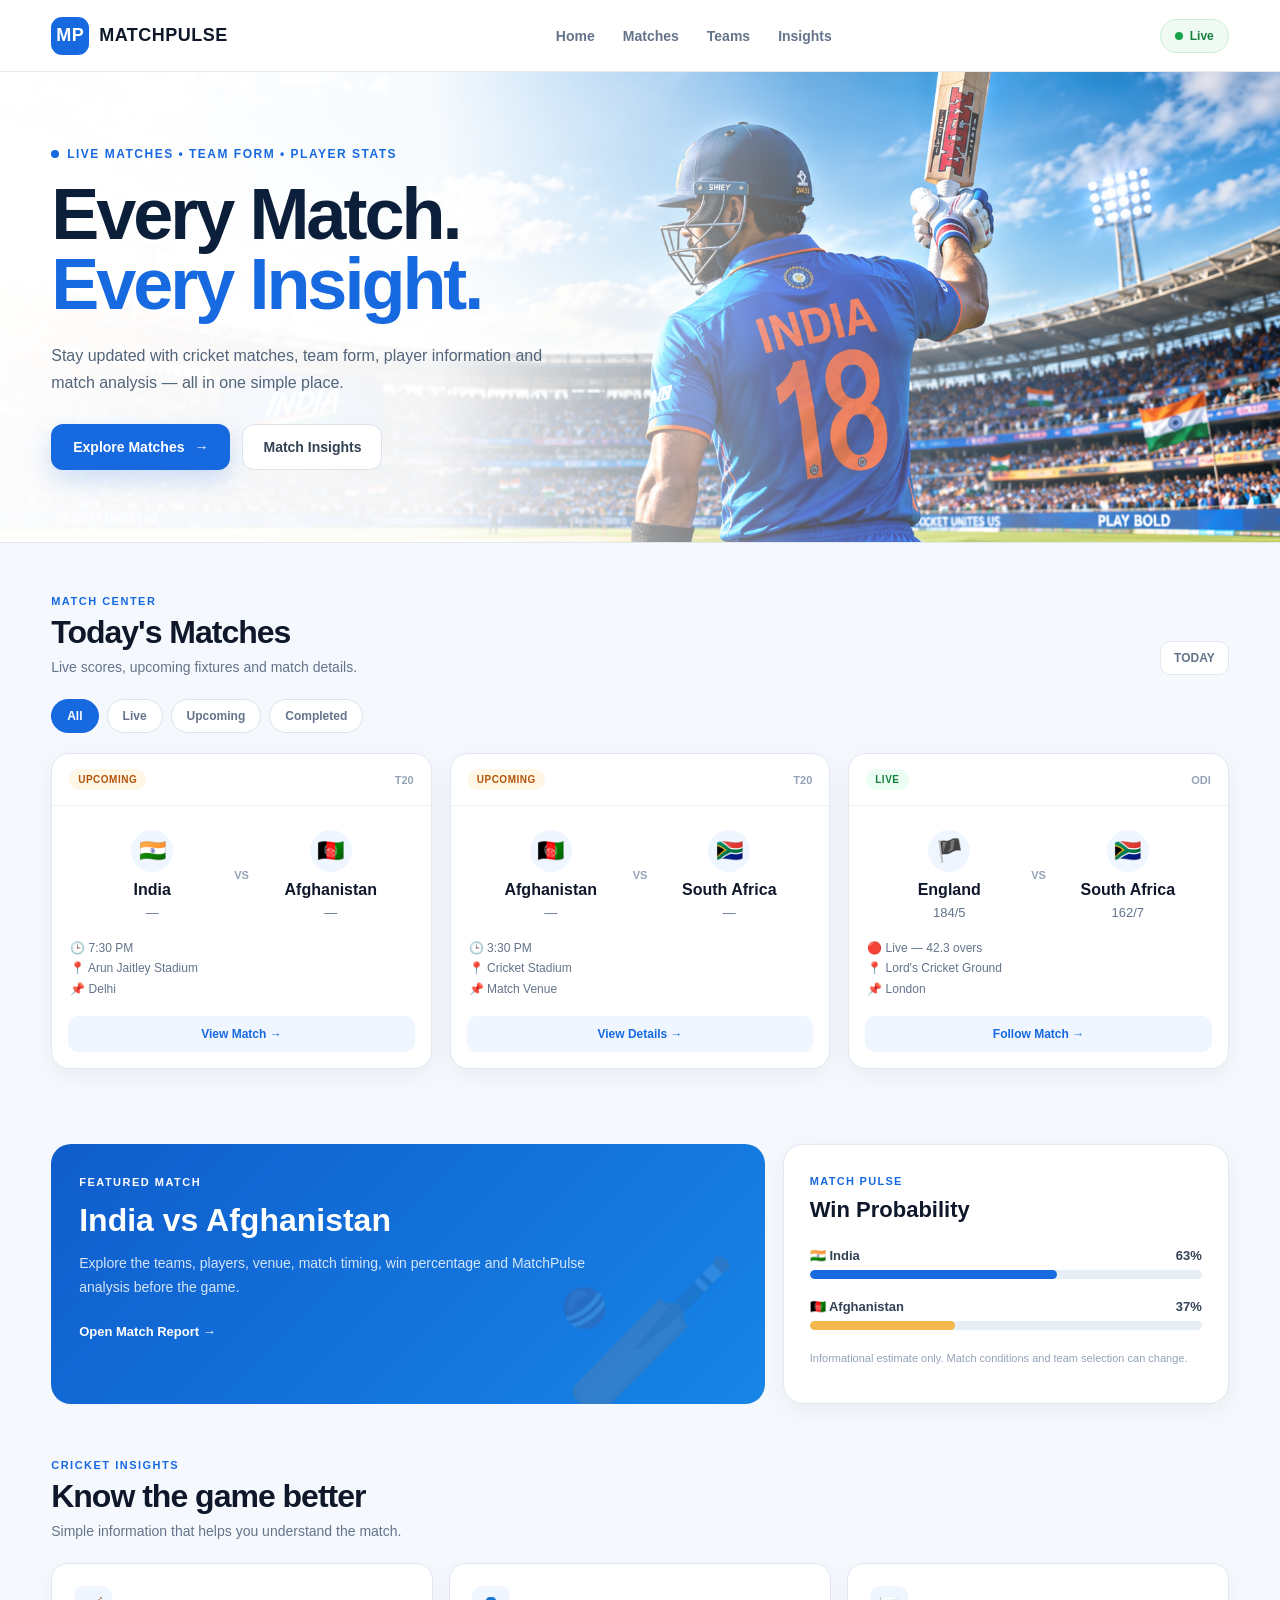
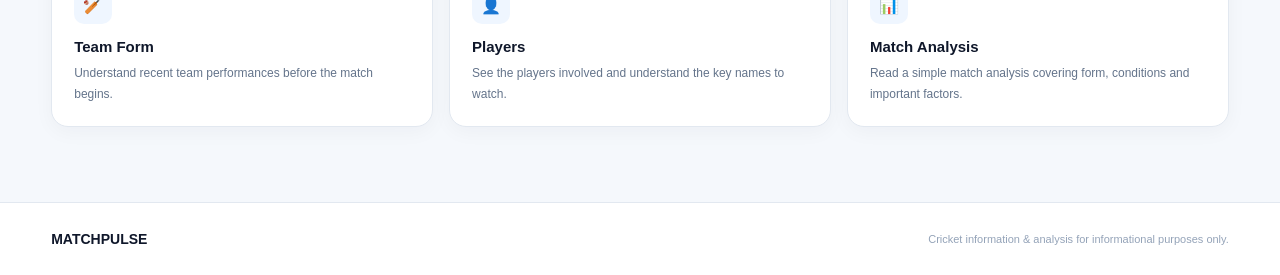
==== commit 23d19541: "Update index.html" ====
--- a/index.html
+++ b/index.html
@@ -3,10 +3,7 @@
 <head>
   <meta charset="UTF-8">
 
-  <meta
-    name="viewport"
-    content="width=device-width, initial-scale=1.0"
-  >
+  <meta name="viewport" content="width=device-width, initial-scale=1.0">
 
   <title>MatchPulse | Cricket Matches & Insights</title>
 
@@ -18,12 +15,6 @@
   <link rel="stylesheet" href="styles.css">
 
   <style>
-
-    /* =====================================================
-       MATCHPULSE CRICKET HOMEPAGE
-       Light White + Blue Cricket Design
-       ===================================================== */
-
     * {
       box-sizing: border-box;
     }
@@ -45,12 +36,9 @@
       position: sticky;
       top: 0;
       z-index: 1000;
-
       height: 72px;
-
       background: rgba(255,255,255,0.96);
       border-bottom: 1px solid #e5eaf1;
-
       display: flex;
       align-items: center;
     }
@@ -58,7 +46,6 @@
     .mp-header-inner {
       width: min(1180px, 92%);
       margin: auto;
-
       display: flex;
       align-items: center;
       justify-content: space-between;
@@ -68,7 +55,6 @@
       display: flex;
       align-items: center;
       gap: 10px;
-
       color: #0f172a;
       font-weight: 800;
       letter-spacing: .5px;
@@ -78,15 +64,11 @@
     .mp-logo-box {
       width: 38px;
       height: 38px;
-
       border-radius: 11px;
-
       background: #1769e0;
       color: white;
-
       display: grid;
       place-items: center;
-
       font-weight: 800;
     }
 
@@ -110,16 +92,11 @@
       display: flex;
       align-items: center;
       gap: 7px;
-
       padding: 9px 14px;
-
       border-radius: 999px;
-
       background: #effaf3;
       border: 1px solid #c8efd6;
-
       color: #16803c;
-
       font-size: 12px;
       font-weight: 700;
     }
@@ -131,12 +108,10 @@
       background: #16a34a;
     }
 
-
     /* ================= HERO ================= */
 
     .mp-hero {
       width: 100%;
-
       min-height: 470px;
 
       background:
@@ -155,9 +130,7 @@
     .mp-hero-inner {
       width: min(1180px, 92%);
       margin: auto;
-
       min-height: 470px;
-
       display: flex;
       align-items: center;
     }
@@ -170,15 +143,11 @@
       display: inline-flex;
       align-items: center;
       gap: 8px;
-
       color: #1769e0;
-
       font-size: 12px;
       font-weight: 800;
-
       letter-spacing: 1.5px;
       text-transform: uppercase;
-
       margin-bottom: 18px;
     }
 
@@ -186,18 +155,14 @@
       width: 8px;
       height: 8px;
       border-radius: 50%;
-
       background: #1769e0;
     }
 
     .mp-hero h1 {
       margin: 0;
-
       font-size: clamp(46px, 6vw, 72px);
       line-height: .98;
-
       letter-spacing: -3px;
-
       color: #0b1f3a;
     }
 
@@ -207,11 +172,8 @@
 
     .mp-hero-text {
       margin-top: 22px;
-
       max-width: 530px;
-
       color: #52647a;
-
       font-size: 16px;
       line-height: 1.7;
     }
@@ -219,7 +181,6 @@
     .mp-hero-buttons {
       display: flex;
       gap: 12px;
-
       margin-top: 28px;
     }
 
@@ -227,17 +188,12 @@
       display: inline-flex;
       align-items: center;
       gap: 10px;
-
       padding: 14px 22px;
-
       border-radius: 12px;
-
       background: #1769e0;
       color: white;
-
       font-size: 14px;
       font-weight: 700;
-
       box-shadow: 0 10px 25px rgba(23,105,224,.20);
     }
 
@@ -248,20 +204,14 @@
     .mp-secondary-btn {
       display: inline-flex;
       align-items: center;
-
       padding: 14px 20px;
-
       border-radius: 12px;
-
       background: white;
       border: 1px solid #dbe3ed;
-
       color: #334155;
-
       font-size: 14px;
       font-weight: 700;
     }
-
 
     /* ================= MATCH CENTER ================= */
 
@@ -278,77 +228,58 @@
       display: flex;
       align-items: end;
       justify-content: space-between;
-
       margin-bottom: 24px;
     }
 
     .mp-heading-left small {
       display: block;
-
       margin-bottom: 7px;
-
       color: #1769e0;
-
       font-size: 11px;
       font-weight: 800;
-
       letter-spacing: 1.5px;
       text-transform: uppercase;
     }
 
     .mp-heading-left h2 {
       margin: 0;
-
       color: #0f172a;
-
       font-size: 32px;
       letter-spacing: -1px;
     }
 
     .mp-heading-left p {
       margin: 8px 0 0;
-
       color: #64748b;
       font-size: 14px;
     }
 
     .mp-date {
       padding: 9px 13px;
-
       border-radius: 10px;
-
       background: white;
       border: 1px solid #e2e8f0;
-
       color: #64748b;
-
       font-size: 12px;
       font-weight: 700;
     }
-
 
     /* ================= FILTERS ================= */
 
     .mp-filters {
       display: flex;
       gap: 8px;
-
       margin-bottom: 20px;
     }
 
     .mp-filter {
       padding: 9px 15px;
-
       border-radius: 999px;
-
       background: white;
       border: 1px solid #dbe3ed;
-
       color: #64748b;
-
       font-size: 12px;
       font-weight: 700;
-
       cursor: pointer;
     }
 
@@ -358,59 +289,42 @@
       color: white;
     }
 
-
     /* ================= MATCH CARDS ================= */
 
     .mp-match-grid {
       display: grid;
-
-      grid-template-columns:
-        repeat(3, minmax(0, 1fr));
-
+      grid-template-columns: repeat(3, minmax(0, 1fr));
       gap: 18px;
     }
 
     .mp-match-card {
       background: white;
-
       border: 1px solid #e2e8f0;
       border-radius: 18px;
-
       overflow: hidden;
-
-      box-shadow:
-        0 7px 25px rgba(15,23,42,.05);
-
+      box-shadow: 0 7px 25px rgba(15,23,42,.05);
       transition: .2s ease;
     }
 
     .mp-match-card:hover {
       transform: translateY(-4px);
-
       border-color: #9cc4f8;
-
-      box-shadow:
-        0 15px 35px rgba(23,105,224,.10);
+      box-shadow: 0 15px 35px rgba(23,105,224,.10);
     }
 
     .mp-card-top {
       display: flex;
       align-items: center;
       justify-content: space-between;
-
       padding: 15px 17px;
-
       border-bottom: 1px solid #eef2f7;
     }
 
     .mp-status {
       padding: 5px 9px;
-
       border-radius: 999px;
-
       font-size: 10px;
       font-weight: 800;
-
       letter-spacing: .5px;
     }
 
@@ -431,18 +345,14 @@
 
     .mp-format {
       color: #94a3b8;
-
       font-size: 11px;
       font-weight: 700;
     }
 
     .mp-teams {
       display: grid;
-
       grid-template-columns: 1fr auto 1fr;
-
       align-items: center;
-
       padding: 24px 18px 18px;
     }
 
@@ -452,47 +362,36 @@
 
     .mp-team-name {
       color: #0f172a;
-
       font-size: 16px;
       font-weight: 800;
     }
 
     .mp-team-score {
       margin-top: 6px;
-
       color: #64748b;
-
       font-size: 13px;
     }
 
     .mp-team-flag {
       width: 42px;
       height: 42px;
-
       margin: 0 auto 9px;
-
       border-radius: 50%;
-
       display: grid;
       place-items: center;
-
       background: #eff6ff;
-
       font-size: 22px;
     }
 
     .mp-vs {
       color: #94a3b8;
-
       font-size: 11px;
       font-weight: 800;
     }
 
     .mp-card-info {
       padding: 0 18px 17px;
-
       color: #64748b;
-
       font-size: 12px;
       line-height: 1.7;
     }
@@ -504,18 +403,12 @@
 
     .mp-view-btn {
       display: block;
-
       margin: 0 16px 16px;
-
       padding: 11px;
-
       border-radius: 10px;
-
       text-align: center;
-
       background: #eff6ff;
       color: #1769e0;
-
       font-size: 12px;
       font-weight: 800;
     }
@@ -524,8 +417,7 @@
       background: #dbeafe;
     }
 
-
-    /* ================= FEATURED AREA ================= */
+    /* ================= FEATURED ================= */
 
     .mp-feature-section {
       padding: 55px 0;
@@ -533,17 +425,13 @@
 
     .mp-feature-grid {
       display: grid;
-
       grid-template-columns: 1.6fr 1fr;
-
       gap: 18px;
     }
 
     .mp-feature-card {
       min-height: 260px;
-
       padding: 28px;
-
       border-radius: 20px;
 
       background:
@@ -554,90 +442,67 @@
         );
 
       color: white;
-
       position: relative;
-
       overflow: hidden;
     }
 
     .mp-feature-card::after {
       content: "🏏";
-
       position: absolute;
-
       right: 25px;
       bottom: -20px;
-
       font-size: 150px;
-
       opacity: .13;
     }
 
     .mp-feature-card small {
       font-size: 11px;
       font-weight: 800;
-
       letter-spacing: 1.5px;
     }
 
     .mp-feature-card h2 {
       max-width: 500px;
-
       margin: 13px 0;
-
       font-size: 32px;
       line-height: 1.1;
     }
 
     .mp-feature-card p {
       max-width: 510px;
-
       color: rgba(255,255,255,.82);
-
       font-size: 14px;
       line-height: 1.7;
     }
 
     .mp-feature-link {
       display: inline-block;
-
       margin-top: 10px;
-
       color: white;
-
       font-size: 13px;
       font-weight: 800;
     }
 
-
     /* ================= WIN PROBABILITY ================= */
 
     .mp-probability {
       padding: 26px;
-
       border-radius: 20px;
-
       background: white;
-
       border: 1px solid #e2e8f0;
-
       box-shadow: 0 7px 25px rgba(15,23,42,.05);
     }
 
     .mp-probability small {
       color: #1769e0;
-
       font-size: 11px;
       font-weight: 800;
-
       letter-spacing: 1.3px;
     }
 
     .mp-probability h3 {
       margin: 8px 0 25px;
-
       color: #0f172a;
-
       font-size: 22px;
     }
 
@@ -648,37 +513,28 @@
     .mp-prob-title {
       display: flex;
       justify-content: space-between;
-
       margin-bottom: 7px;
-
       color: #334155;
-
       font-size: 13px;
       font-weight: 700;
     }
 
     .mp-bar {
       height: 9px;
-
       overflow: hidden;
-
       border-radius: 999px;
-
       background: #e8eef6;
     }
 
     .mp-bar-fill {
       height: 100%;
-
       border-radius: 999px;
-
       background: #1769e0;
     }
 
-    .mp-bar-fill.australia {
+    .mp-bar-fill.afghanistan {
       background: #f2b84b;
     }
-
 
     /* ================= INSIGHTS ================= */
 
@@ -688,73 +544,53 @@
 
     .mp-insight-grid {
       display: grid;
-
-      grid-template-columns:
-        repeat(3, minmax(0,1fr));
-
+      grid-template-columns: repeat(3, minmax(0,1fr));
       gap: 16px;
     }
 
     .mp-insight {
       padding: 22px;
-
       border-radius: 17px;
-
       background: white;
-
       border: 1px solid #e2e8f0;
-
       box-shadow: 0 5px 20px rgba(15,23,42,.04);
     }
 
     .mp-insight-icon {
       width: 38px;
       height: 38px;
-
       display: grid;
       place-items: center;
-
       border-radius: 10px;
-
       background: #eff6ff;
-
       margin-bottom: 14px;
     }
 
     .mp-insight h3 {
       margin: 0 0 8px;
-
       color: #0f172a;
-
       font-size: 15px;
     }
 
     .mp-insight p {
       margin: 0;
-
       color: #64748b;
-
       font-size: 12px;
       line-height: 1.7;
     }
 
-
     /* ================= FOOTER ================= */
 
     .mp-footer {
       margin-top: 20px;
-
       padding: 28px 0;
-
       background: white;
-
       border-top: 1px solid #e2e8f0;
     }
 
     .mp-footer-inner {
       width: min(1180px,92%);
       margin: auto;
-
       display: flex;
       justify-content: space-between;
       align-items: center;
@@ -762,17 +598,14 @@
 
     .mp-footer-brand {
       color: #0f172a;
-
       font-size: 14px;
       font-weight: 800;
     }
 
     .mp-footer-text {
       color: #94a3b8;
-
       font-size: 11px;
     }
-
 
     /* ================= MOBILE ================= */
 
@@ -789,7 +622,7 @@
             rgba(255,255,255,.96),
             rgba(255,255,255,.72)
           ),
-          url("cricket-hero.jpg") center / cover no-repeat;
+          url("cricket-hero.jpg.png") center / cover no-repeat;
       }
 
       .mp-hero-inner {
@@ -817,14 +650,17 @@
       .mp-hero h1 {
         font-size: 48px;
       }
-    }
-
+
+      .mp-footer-inner {
+        flex-direction: column;
+        gap: 10px;
+        text-align: center;
+      }
+    }
   </style>
 </head>
 
-
 <body>
-
 
   <!-- ================= HEADER ================= -->
 
@@ -842,28 +678,18 @@
 
       </a>
 
-
       <nav class="mp-nav">
 
-        <a href="index.html">
-          Home
-        </a>
-
-        <a href="matches.html">
-          Matches
-        </a>
-
-        <a href="#featured">
-          Teams
-        </a>
-
-        <a href="#insights">
-          Insights
-        </a>
+        <a href="index.html">Home</a>
+
+        <a href="matches.html">Matches</a>
+
+        <a href="#featured">Teams</a>
+
+        <a href="#insights">Insights</a>
 
       </nav>
 
-
       <div class="mp-live">
 
         <span class="mp-live-dot"></span>
@@ -877,7 +703,6 @@
   </header>
 
 
-
   <!-- ================= HERO ================= -->
 
   <section class="mp-hero">
@@ -894,7 +719,6 @@
 
         </div>
 
-
         <h1>
 
           Every Match.<br>
@@ -902,7 +726,6 @@
           <strong>Every Insight.</strong>
 
         </h1>
-
 
         <p class="mp-hero-text">
 
@@ -911,7 +734,6 @@
           all in one simple place.
 
         </p>
-
 
         <div class="mp-hero-buttons">
 
@@ -919,21 +741,15 @@
             href="matches.html"
             class="mp-primary-btn"
           >
-
             Explore Matches
-
             <span>→</span>
-
           </a>
-
 
           <a
             href="#featured"
             class="mp-secondary-btn"
           >
-
             Match Insights
-
           </a>
 
         </div>
@@ -945,25 +761,19 @@
   </section>
 
 
-
   <!-- ================= MATCH CENTER ================= -->
 
   <section class="mp-match-section">
 
     <div class="mp-section">
 
-
       <div class="mp-section-heading">
 
         <div class="mp-heading-left">
 
-          <small>
-            Match Center
-          </small>
-
-          <h2>
-            Today's Matches
-          </h2>
+          <small>Match Center</small>
+
+          <h2>Today's Matches</h2>
 
           <p>
             Live scores, upcoming fixtures and match details.
@@ -971,7 +781,6 @@
 
         </div>
 
-
         <div class="mp-date">
           TODAY
         </div>
@@ -979,32 +788,34 @@
       </div>
 
 
+      <!-- FILTERS -->
+
       <div class="mp-filters">
 
         <button
           class="mp-filter active"
-          onclick="showMatches('all')"
+          onclick="showMatches('all', this)"
         >
           All
         </button>
 
         <button
           class="mp-filter"
-          onclick="showMatches('live')"
+          onclick="showMatches('live', this)"
         >
           Live
         </button>
 
         <button
           class="mp-filter"
-          onclick="showMatches('upcoming')"
+          onclick="showMatches('upcoming', this)"
         >
           Upcoming
         </button>
 
         <button
           class="mp-filter"
-          onclick="showMatches('completed')"
+          onclick="showMatches('completed', this)"
         >
           Completed
         </button>
@@ -1012,7 +823,7 @@
       </div>
 
 
-      <!-- MATCH CARDS -->
+      <!-- ================= MATCH CARDS ================= -->
 
       <div
         class="mp-match-grid"
@@ -1020,100 +831,7 @@
       >
 
 
-        <!-- INDIA VS Afganistan-->
-
-        <article
-          class="mp-match-card"
-          data-status="upcoming"
-          onclick="openIndiaAustralia()"
-          style="cursor:pointer;"
-        >
-
-          <div class="mp-card-top">
-
-            <span class="mp-status upcoming">
-              UPCOMING
-            </span>
-
-            <span class="mp-format">
-              T20
-            </span>
-
-          </div>
-
-
-          <div class="mp-teams">
-
-
-            <div class="mp-team">
-
-              <div class="mp-team-flag">
-                🇮🇳
-              </div>
-
-              <div class="mp-team-name">
-                India
-              </div>
-
-              <div class="mp-team-score">
-                —
-              </div>
-
-            </div>
-
-
-            <div class="mp-vs">
-              VS
-            </div>
-
-
-            <div class="mp-team">
-
-              <div class="mp-team-flag">
-                🇦🇺
-              </div>
-
-              <div class="mp-team-name">
-                afganistan
-                
-              </div>
-
-              <div class="mp-team-score">
-                —
-              </div>
-
-            </div>
-
-
-          </div>
-
-
-          <div class="mp-card-info">
-
-            <div>
-              🕒 7:30 PM
-            </div>
-
-            <div>
-              📍 Rajiv Gandhi International Stadium
-            </div>
-
-            <div>
-              📌 Hyderabad
-            </div>
-
-          </div>
-
-
-          <div class="mp-view-btn">
-            View Match →
-          </div>
-
-        </article>
-
-
-
-        <!-- SECOND SAMPLE MATCH -->
+        <!-- FIRST MATCH : INDIA VS AFGHANISTAN -->
 
         <article
           class="mp-match-card"
@@ -1135,6 +853,27 @@
 
           <div class="mp-teams">
 
+            <div class="mp-team">
+
+              <div class="mp-team-flag">
+                🇮🇳
+              </div>
+
+              <div class="mp-team-name">
+                India
+              </div>
+
+              <div class="mp-team-score">
+                —
+              </div>
+
+            </div>
+
+
+            <div class="mp-vs">
+              VS
+            </div>
+
 
             <div class="mp-team">
 
@@ -1152,6 +891,78 @@
 
             </div>
 
+          </div>
+
+
+          <div class="mp-card-info">
+
+            <div>
+              🕒 7:30 PM
+            </div>
+
+            <div>
+              📍 Arun Jaitley Stadium
+            </div>
+
+            <div>
+              📌 Delhi
+            </div>
+
+          </div>
+
+
+          <!-- DIRECT CREX LINK -->
+
+          <a
+            href="https://crex.com/cricket-live-score/afg-vs-ind-3rd-t20-afghanistan-vs-india-in-india-2026-match-updates-13IZ"
+            target="_blank"
+            rel="noopener noreferrer"
+            class="mp-view-btn"
+          >
+            View Match →
+          </a>
+
+        </article>
+
+
+        <!-- SECOND MATCH -->
+
+        <article
+          class="mp-match-card"
+          data-status="upcoming"
+        >
+
+          <div class="mp-card-top">
+
+            <span class="mp-status upcoming">
+              UPCOMING
+            </span>
+
+            <span class="mp-format">
+              T20
+            </span>
+
+          </div>
+
+
+          <div class="mp-teams">
+
+            <div class="mp-team">
+
+              <div class="mp-team-flag">
+                🇦🇫
+              </div>
+
+              <div class="mp-team-name">
+                Afghanistan
+              </div>
+
+              <div class="mp-team-score">
+                —
+              </div>
+
+            </div>
+
 
             <div class="mp-vs">
               VS
@@ -1174,7 +985,6 @@
 
             </div>
 
-
           </div>
 
 
@@ -1202,8 +1012,7 @@
         </article>
 
 
-
-        <!-- THIRD SAMPLE MATCH -->
+        <!-- THIRD MATCH -->
 
         <article
           class="mp-match-card"
@@ -1225,7 +1034,6 @@
 
           <div class="mp-teams">
 
-
             <div class="mp-team">
 
               <div class="mp-team-flag">
@@ -1264,7 +1072,6 @@
 
             </div>
 
-
           </div>
 
 
@@ -1291,13 +1098,11 @@
 
         </article>
 
-
       </div>
 
     </div>
 
   </section>
-
 
 
   <!-- ================= FEATURED ================= -->
@@ -1319,7 +1124,7 @@
           </small>
 
           <h2>
-            India vs Afganistan
+            India vs Afghanistan
           </h2>
 
           <p>
@@ -1331,7 +1136,9 @@
           </p>
 
           <a
-            href="match-detail.html?id=india-australia"
+            href="https://crex.com/cricket-live-score/afg-vs-ind-3rd-t20-afghanistan-vs-india-in-india-2026-match-updates-13IZ"
+            target="_blank"
+            rel="noopener noreferrer"
             class="mp-feature-link"
           >
             Open Match Report →
@@ -1340,6 +1147,7 @@
         </div>
 
 
+        <!-- WIN PROBABILITY -->
 
         <div class="mp-probability">
 
@@ -1383,7 +1191,7 @@
             <div class="mp-prob-title">
 
               <span>
-                🇦🇺 Australia
+                🇦🇫 Afghanistan
               </span>
 
               <strong>
@@ -1395,7 +1203,7 @@
             <div class="mp-bar">
 
               <div
-                class="mp-bar-fill australia"
+                class="mp-bar-fill afghanistan"
                 style="width:37%"
               ></div>
 
@@ -1418,13 +1226,11 @@
 
         </div>
 
-
       </div>
 
     </div>
 
   </section>
-
 
 
   <!-- ================= INSIGHTS ================= -->
@@ -1436,7 +1242,6 @@
 
     <div class="mp-section">
 
-
       <div class="mp-section-heading">
 
         <div class="mp-heading-left">
@@ -1514,13 +1319,11 @@
 
         </div>
 
-
       </div>
 
     </div>
 
   </section>
-
 
 
   <!-- ================= FOOTER ================= -->
@@ -1545,71 +1348,50 @@
   </footer>
 
 
-
   <!-- ================= JAVASCRIPT ================= -->
 
   <script>
 
-    function openIndiaAustralia() {
-
-      window.location.href =
-        "match-detail.html?id=india-australia";
-
-    }
-
-
-    function showMatches(status) {
+    function showMatches(status, button) {
 
       const cards =
-        document.querySelectorAll(
-          ".mp-match-card"
-        );
+        document.querySelectorAll(".mp-match-card");
 
       const buttons =
-        document.querySelectorAll(
-          ".mp-filter"
-        );
-
-
-      buttons.forEach(button => {
-
-        button.classList.remove("active");
-
+        document.querySelectorAll(".mp-filter");
+
+
+      buttons.forEach(function(btn) {
+        btn.classList.remove("active");
       });
 
 
-      event.target.classList.add("active");
-
-
-      cards.forEach(card => {
+      if (button) {
+        button.classList.add("active");
+      }
+
+
+      cards.forEach(function(card) {
 
         if (status === "all") {
 
           card.style.display = "block";
 
-          return;
+        } else if (card.dataset.status === status) {
+
+          card.style.display = "block";
+
+        } else {
+
+          card.style.display = "none";
 
         }
 
-
-        if (
-          card.dataset.status === status
-        ) {
-
-          card.style.display = "block";
-
-        } else {
-
-          card.style.display = "none";
-
-        }
-
       });
 
     }
 
   </script>
-
 
 </body>
 </html>
